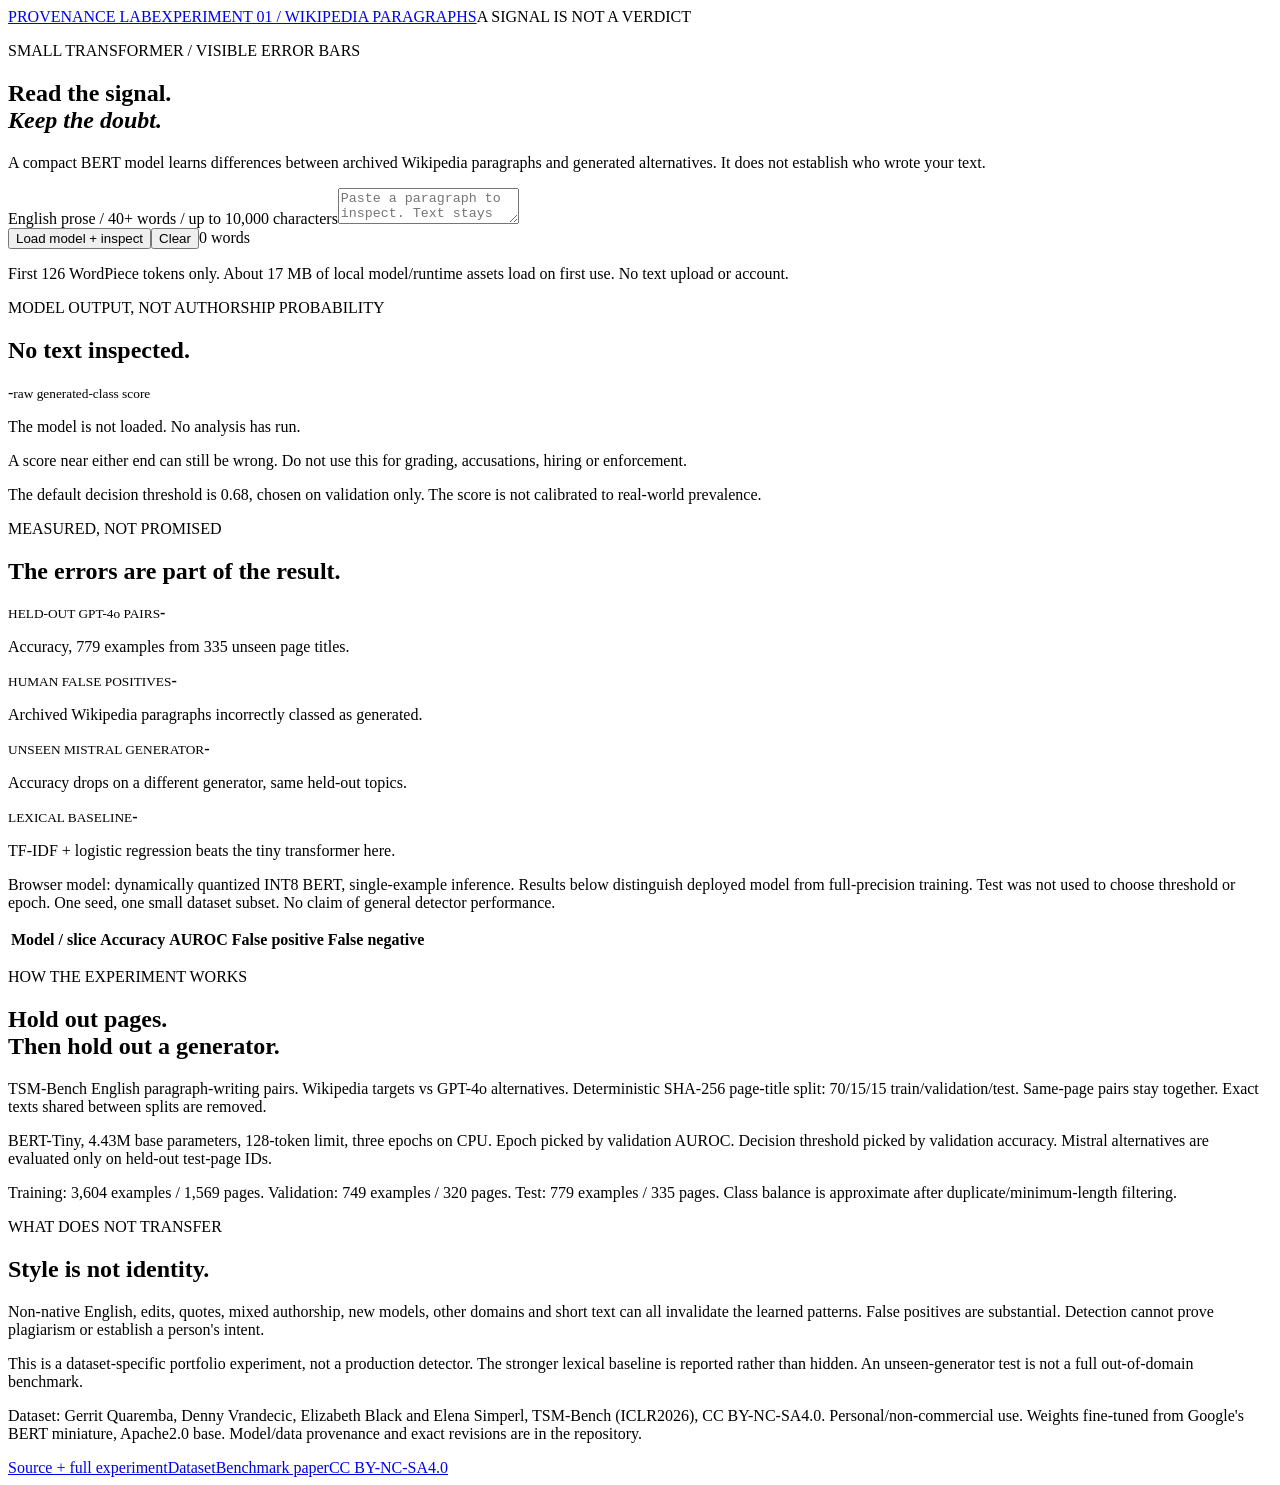
==== docs/index.html @ 7867d9f9 "Present a bounded classifier with visible false positives" ====
<!doctype html><html lang="en"><head><meta charset="utf-8"><meta name="viewport" content="width=device-width,initial-scale=1"><title>Provenance Lab - a detector with its limits showing</title><meta name="description" content="A small Wikipedia-vs-generated-text experiment, with grouped held-out evaluation, false positives and an unseen generator test. Not proof of authorship."><meta http-equiv="Content-Security-Policy" content="default-src 'self'; script-src 'self' 'wasm-unsafe-eval'; worker-src 'self'; style-src 'self'; connect-src 'self'; object-src 'none'; base-uri 'self'; form-action 'none'"><link rel="stylesheet" href="style.css"></head><body><header><a href="./" class="brand">PROVENANCE LAB<span>EXPERIMENT 01 / WIKIPEDIA PARAGRAPHS</span></a><span class="badge">A SIGNAL IS NOT A VERDICT</span></header><main><section class="intro"><p class="eyebrow">SMALL TRANSFORMER / VISIBLE ERROR BARS</p><h1>Read the signal.<br><em>Keep the doubt.</em></h1><p>A compact BERT model learns differences between archived Wikipedia paragraphs and generated alternatives. It does not establish who wrote your text.</p></section><section class="experiment"><div class="input"><label for="text">English prose / 40+ words / up to 10,000 characters</label><textarea id="text" maxlength="10000" placeholder="Paste a paragraph to inspect. Text stays in your browser."></textarea><div class="buttons"><button id="analyze">Load model + inspect</button><button id="reset">Clear</button><span id="count">0 words</span></div><p class="small">First 126 WordPiece tokens only. About 17 MB of local model/runtime assets load on first use. No text upload or account.</p></div><div class="output"><p class="eyebrow">MODEL OUTPUT, NOT AUTHORSHIP PROBABILITY</p><h2 id="verdict">No text inspected.</h2><div class="score"><span id="score">-</span><small>raw generated-class score</small></div><p id="status" role="status">The model is not loaded. No analysis has run.</p><p id="context">A score near either end can still be wrong. Do not use this for grading, accusations, hiring or enforcement.</p><p class="small">The default decision threshold is 0.68, chosen on validation only. The score is not calibrated to real-world prevalence.</p></div></section><section class="results"><p class="eyebrow">MEASURED, NOT PROMISED</p><h2>The errors are part of the result.</h2><div class="metrics"><article><small>HELD-OUT GPT-4o PAIRS</small><strong id="testAcc">-</strong><p>Accuracy, 779 examples from 335 unseen page titles.</p></article><article><small>HUMAN FALSE POSITIVES</small><strong id="fpr">-</strong><p>Archived Wikipedia paragraphs incorrectly classed as generated.</p></article><article><small>UNSEEN MISTRAL GENERATOR</small><strong id="oodAcc">-</strong><p>Accuracy drops on a different generator, same held-out topics.</p></article><article><small>LEXICAL BASELINE</small><strong id="baseAcc">-</strong><p>TF-IDF + logistic regression beats the tiny transformer here.</p></article></div><p class="small">Browser model: dynamically quantized INT8 BERT, single-example inference. Results below distinguish deployed model from full-precision training. Test was not used to choose threshold or epoch. One seed, one small dataset subset. No claim of general detector performance.</p><div class="table-wrap"><table><thead><tr><th>Model / slice</th><th>Accuracy</th><th>AUROC</th><th>False positive</th><th>False negative</th></tr></thead><tbody id="table"></tbody></table></div></section><section class="method"><article><p class="eyebrow">HOW THE EXPERIMENT WORKS</p><h2>Hold out pages.<br>Then hold out a generator.</h2><p>TSM-Bench English paragraph-writing pairs. Wikipedia targets vs GPT-4o alternatives. Deterministic SHA-256 page-title split: 70/15/15 train/validation/test. Same-page pairs stay together. Exact texts shared between splits are removed.</p><p>BERT-Tiny, 4.43M base parameters, 128-token limit, three epochs on CPU. Epoch picked by validation AUROC. Decision threshold picked by validation accuracy. Mistral alternatives are evaluated only on held-out test-page IDs.</p><p class="small">Training: 3,604 examples / 1,569 pages. Validation: 749 examples / 320 pages. Test: 779 examples / 335 pages. Class balance is approximate after duplicate/minimum-length filtering.</p></article><article><p class="eyebrow">WHAT DOES NOT TRANSFER</p><h2>Style is not identity.</h2><p>Non-native English, edits, quotes, mixed authorship, new models, other domains and short text can all invalidate the learned patterns. False positives are substantial. Detection cannot prove plagiarism or establish a person's intent.</p><p>This is a dataset-specific portfolio experiment, not a production detector. The stronger lexical baseline is reported rather than hidden. An unseen-generator test is not a full out-of-domain benchmark.</p><p class="small">Dataset: Gerrit Quaremba, Denny Vrandecic, Elizabeth Black and Elena Simperl, TSM-Bench (ICLR2026), CC BY-NC-SA4.0. Personal/non-commercial use. Weights fine-tuned from Google's BERT miniature, Apache2.0 base. Model/data provenance and exact revisions are in the repository.</p></article></section></main><footer><a id="source" href="https://github.com/Aditya2375">Source + full experiment</a><a href="https://huggingface.co/datasets/GerritQ/tsm_bench">Dataset</a><a href="https://openreview.net/forum?id=zimuL7ZmIi">Benchmark paper</a><a href="https://creativecommons.org/licenses/by-nc-sa/4.0/">CC BY-NC-SA4.0</a></footer><script type="module" src="app.js"></script></body></html>
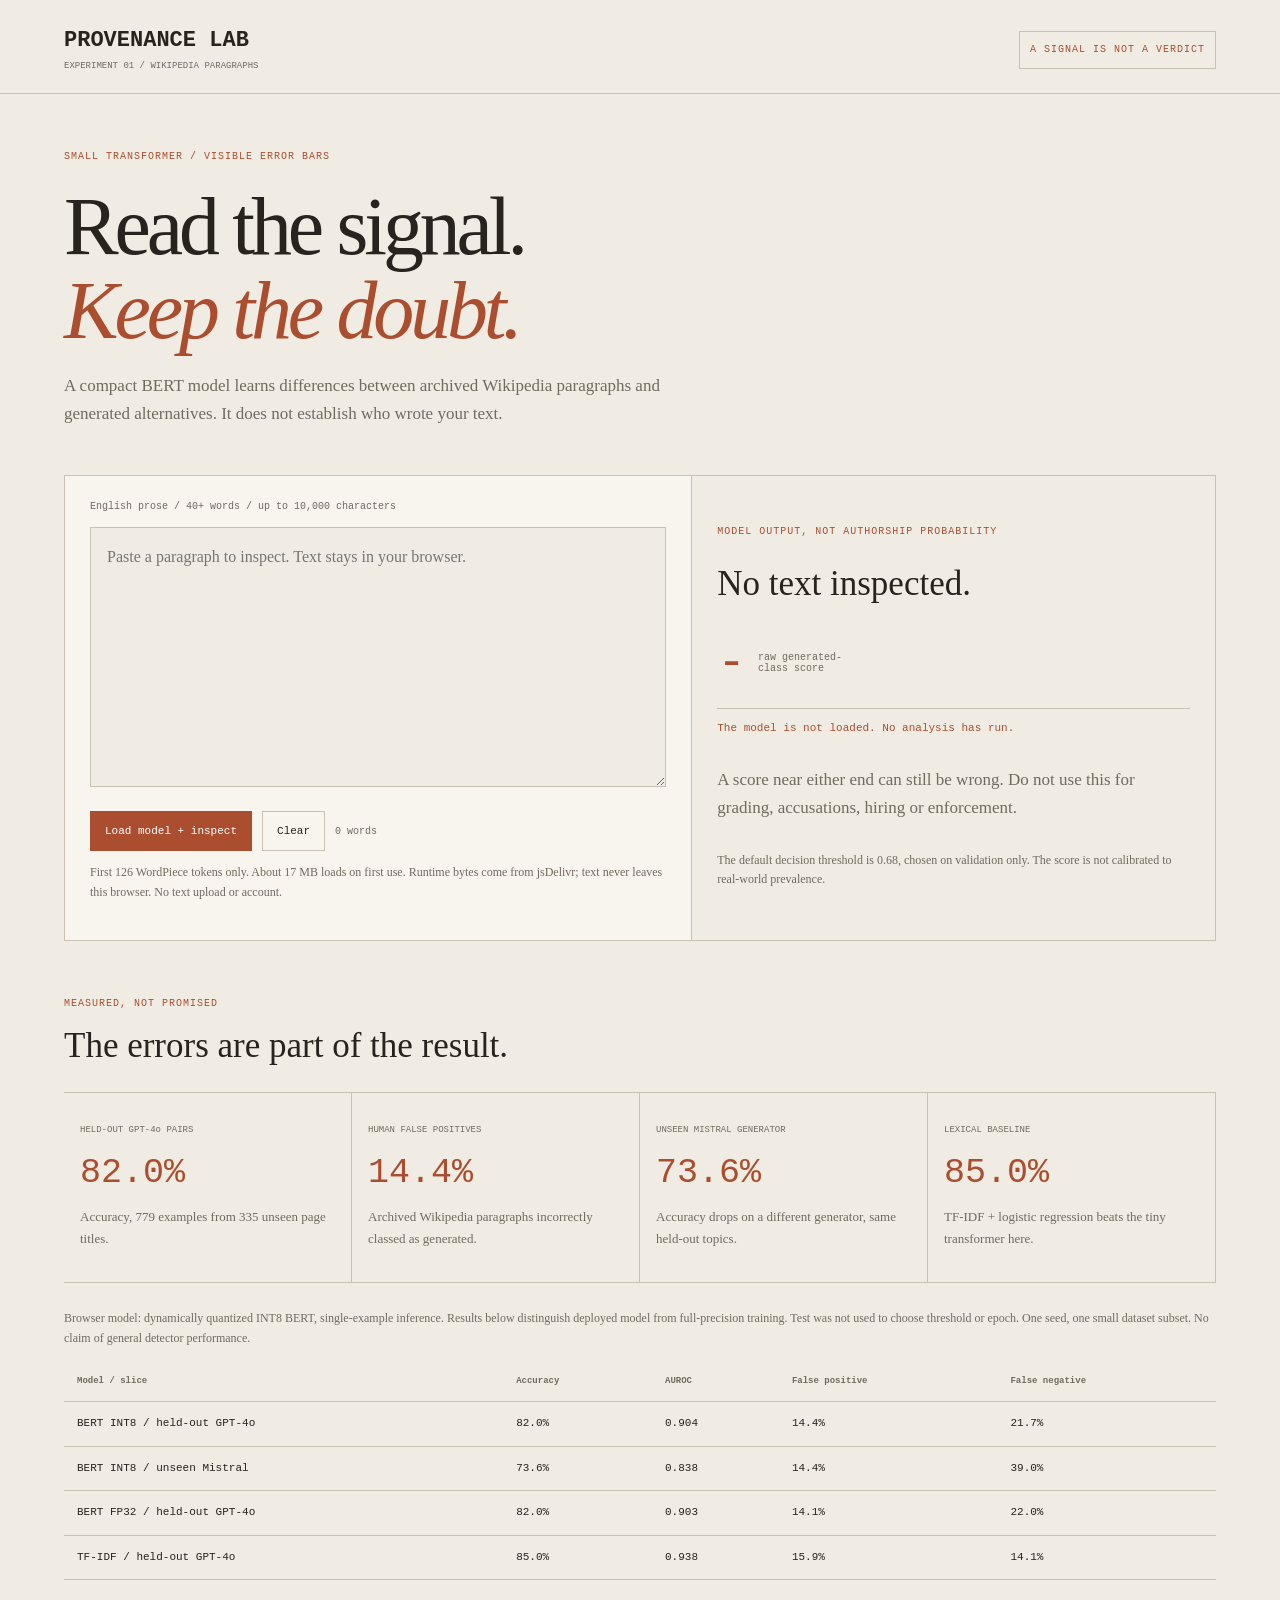
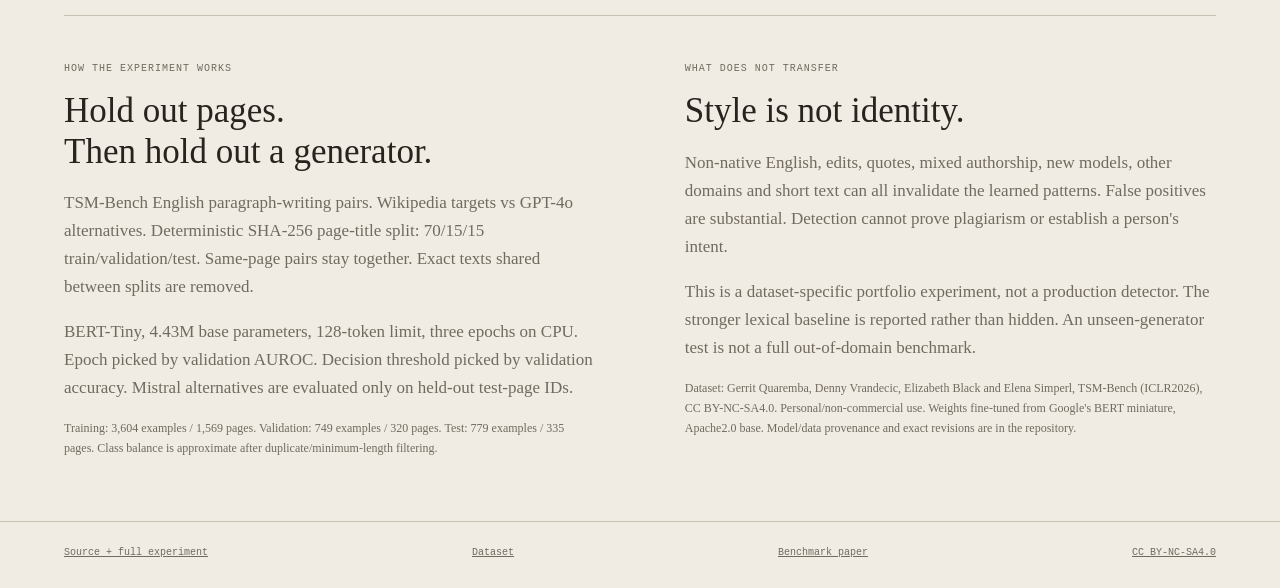
==== commit 92f6cd44: "Disclose runtime source and restrict network policy" ====
--- a/docs/index.html
+++ b/docs/index.html
@@ -1 +1 @@
-<!doctype html><html lang="en"><head><meta charset="utf-8"><meta name="viewport" content="width=device-width,initial-scale=1"><title>Provenance Lab - a detector with its limits showing</title><meta name="description" content="A small Wikipedia-vs-generated-text experiment, with grouped held-out evaluation, false positives and an unseen generator test. Not proof of authorship."><meta http-equiv="Content-Security-Policy" content="default-src 'self'; script-src 'self' 'wasm-unsafe-eval'; worker-src 'self'; style-src 'self'; connect-src 'self'; object-src 'none'; base-uri 'self'; form-action 'none'"><link rel="stylesheet" href="style.css"></head><body><header><a href="./" class="brand">PROVENANCE LAB<span>EXPERIMENT 01 / WIKIPEDIA PARAGRAPHS</span></a><span class="badge">A SIGNAL IS NOT A VERDICT</span></header><main><section class="intro"><p class="eyebrow">SMALL TRANSFORMER / VISIBLE ERROR BARS</p><h1>Read the signal.<br><em>Keep the doubt.</em></h1><p>A compact BERT model learns differences between archived Wikipedia paragraphs and generated alternatives. It does not establish who wrote your text.</p></section><section class="experiment"><div class="input"><label for="text">English prose / 40+ words / up to 10,000 characters</label><textarea id="text" maxlength="10000" placeholder="Paste a paragraph to inspect. Text stays in your browser."></textarea><div class="buttons"><button id="analyze">Load model + inspect</button><button id="reset">Clear</button><span id="count">0 words</span></div><p class="small">First 126 WordPiece tokens only. About 17 MB of local model/runtime assets load on first use. No text upload or account.</p></div><div class="output"><p class="eyebrow">MODEL OUTPUT, NOT AUTHORSHIP PROBABILITY</p><h2 id="verdict">No text inspected.</h2><div class="score"><span id="score">-</span><small>raw generated-class score</small></div><p id="status" role="status">The model is not loaded. No analysis has run.</p><p id="context">A score near either end can still be wrong. Do not use this for grading, accusations, hiring or enforcement.</p><p class="small">The default decision threshold is 0.68, chosen on validation only. The score is not calibrated to real-world prevalence.</p></div></section><section class="results"><p class="eyebrow">MEASURED, NOT PROMISED</p><h2>The errors are part of the result.</h2><div class="metrics"><article><small>HELD-OUT GPT-4o PAIRS</small><strong id="testAcc">-</strong><p>Accuracy, 779 examples from 335 unseen page titles.</p></article><article><small>HUMAN FALSE POSITIVES</small><strong id="fpr">-</strong><p>Archived Wikipedia paragraphs incorrectly classed as generated.</p></article><article><small>UNSEEN MISTRAL GENERATOR</small><strong id="oodAcc">-</strong><p>Accuracy drops on a different generator, same held-out topics.</p></article><article><small>LEXICAL BASELINE</small><strong id="baseAcc">-</strong><p>TF-IDF + logistic regression beats the tiny transformer here.</p></article></div><p class="small">Browser model: dynamically quantized INT8 BERT, single-example inference. Results below distinguish deployed model from full-precision training. Test was not used to choose threshold or epoch. One seed, one small dataset subset. No claim of general detector performance.</p><div class="table-wrap"><table><thead><tr><th>Model / slice</th><th>Accuracy</th><th>AUROC</th><th>False positive</th><th>False negative</th></tr></thead><tbody id="table"></tbody></table></div></section><section class="method"><article><p class="eyebrow">HOW THE EXPERIMENT WORKS</p><h2>Hold out pages.<br>Then hold out a generator.</h2><p>TSM-Bench English paragraph-writing pairs. Wikipedia targets vs GPT-4o alternatives. Deterministic SHA-256 page-title split: 70/15/15 train/validation/test. Same-page pairs stay together. Exact texts shared between splits are removed.</p><p>BERT-Tiny, 4.43M base parameters, 128-token limit, three epochs on CPU. Epoch picked by validation AUROC. Decision threshold picked by validation accuracy. Mistral alternatives are evaluated only on held-out test-page IDs.</p><p class="small">Training: 3,604 examples / 1,569 pages. Validation: 749 examples / 320 pages. Test: 779 examples / 335 pages. Class balance is approximate after duplicate/minimum-length filtering.</p></article><article><p class="eyebrow">WHAT DOES NOT TRANSFER</p><h2>Style is not identity.</h2><p>Non-native English, edits, quotes, mixed authorship, new models, other domains and short text can all invalidate the learned patterns. False positives are substantial. Detection cannot prove plagiarism or establish a person's intent.</p><p>This is a dataset-specific portfolio experiment, not a production detector. The stronger lexical baseline is reported rather than hidden. An unseen-generator test is not a full out-of-domain benchmark.</p><p class="small">Dataset: Gerrit Quaremba, Denny Vrandecic, Elizabeth Black and Elena Simperl, TSM-Bench (ICLR2026), CC BY-NC-SA4.0. Personal/non-commercial use. Weights fine-tuned from Google's BERT miniature, Apache2.0 base. Model/data provenance and exact revisions are in the repository.</p></article></section></main><footer><a id="source" href="https://github.com/Aditya2375">Source + full experiment</a><a href="https://huggingface.co/datasets/GerritQ/tsm_bench">Dataset</a><a href="https://openreview.net/forum?id=zimuL7ZmIi">Benchmark paper</a><a href="https://creativecommons.org/licenses/by-nc-sa/4.0/">CC BY-NC-SA4.0</a></footer><script type="module" src="app.js"></script></body></html>
+<!doctype html><html lang="en"><head><meta charset="utf-8"><meta name="viewport" content="width=device-width,initial-scale=1"><title>Provenance Lab - a detector with its limits showing</title><meta name="description" content="A small Wikipedia-vs-generated-text experiment, with grouped held-out evaluation, false positives and an unseen generator test. Not proof of authorship."><meta http-equiv="Content-Security-Policy" content="default-src 'self'; script-src 'self' 'wasm-unsafe-eval'; worker-src 'self'; style-src 'self'; connect-src 'self' https://cdn.jsdelivr.net; object-src 'none'; base-uri 'self'; form-action 'none'"><meta name="theme-color" content="#f5f2ea"><meta property="og:title" content="Provenance Lab"><meta property="og:description" content="A small text classifier with its errors visible. Not proof of authorship."><meta property="og:type" content="website"><link rel="icon" href="icon.svg"><link rel="stylesheet" href="style.css"></head><body><header><a href="./" class="brand">PROVENANCE LAB<span>EXPERIMENT 01 / WIKIPEDIA PARAGRAPHS</span></a><span class="badge">A SIGNAL IS NOT A VERDICT</span></header><main><section class="intro"><p class="eyebrow">SMALL TRANSFORMER / VISIBLE ERROR BARS</p><h1>Read the signal.<br><em>Keep the doubt.</em></h1><p>A compact BERT model learns differences between archived Wikipedia paragraphs and generated alternatives. It does not establish who wrote your text.</p></section><section class="experiment"><div class="input"><label for="text">English prose / 40+ words / up to 10,000 characters</label><textarea id="text" maxlength="10000" placeholder="Paste a paragraph to inspect. Text stays in your browser."></textarea><div class="buttons"><button id="analyze">Load model + inspect</button><button id="reset">Clear</button><span id="count">0 words</span></div><p class="small">First 126 WordPiece tokens only. About 17 MB loads on first use. Runtime bytes come from jsDelivr; text never leaves this browser. No text upload or account.</p></div><div class="output"><p class="eyebrow">MODEL OUTPUT, NOT AUTHORSHIP PROBABILITY</p><h2 id="verdict">No text inspected.</h2><div class="score"><span id="score">-</span><small>raw generated-class score</small></div><p id="status" role="status">The model is not loaded. No analysis has run.</p><p id="context">A score near either end can still be wrong. Do not use this for grading, accusations, hiring or enforcement.</p><p class="small">The default decision threshold is 0.68, chosen on validation only. The score is not calibrated to real-world prevalence.</p></div></section><section class="results"><p class="eyebrow">MEASURED, NOT PROMISED</p><h2>The errors are part of the result.</h2><div class="metrics"><article><small>HELD-OUT GPT-4o PAIRS</small><strong id="testAcc">-</strong><p>Accuracy, 779 examples from 335 unseen page titles.</p></article><article><small>HUMAN FALSE POSITIVES</small><strong id="fpr">-</strong><p>Archived Wikipedia paragraphs incorrectly classed as generated.</p></article><article><small>UNSEEN MISTRAL GENERATOR</small><strong id="oodAcc">-</strong><p>Accuracy drops on a different generator, same held-out topics.</p></article><article><small>LEXICAL BASELINE</small><strong id="baseAcc">-</strong><p>TF-IDF + logistic regression beats the tiny transformer here.</p></article></div><p class="small">Browser model: dynamically quantized INT8 BERT, single-example inference. Results below distinguish deployed model from full-precision training. Test was not used to choose threshold or epoch. One seed, one small dataset subset. No claim of general detector performance.</p><div class="table-wrap"><table><thead><tr><th>Model / slice</th><th>Accuracy</th><th>AUROC</th><th>False positive</th><th>False negative</th></tr></thead><tbody id="table"></tbody></table></div></section><section class="method"><article><p class="eyebrow">HOW THE EXPERIMENT WORKS</p><h2>Hold out pages.<br>Then hold out a generator.</h2><p>TSM-Bench English paragraph-writing pairs. Wikipedia targets vs GPT-4o alternatives. Deterministic SHA-256 page-title split: 70/15/15 train/validation/test. Same-page pairs stay together. Exact texts shared between splits are removed.</p><p>BERT-Tiny, 4.43M base parameters, 128-token limit, three epochs on CPU. Epoch picked by validation AUROC. Decision threshold picked by validation accuracy. Mistral alternatives are evaluated only on held-out test-page IDs.</p><p class="small">Training: 3,604 examples / 1,569 pages. Validation: 749 examples / 320 pages. Test: 779 examples / 335 pages. Class balance is approximate after duplicate/minimum-length filtering.</p></article><article><p class="eyebrow">WHAT DOES NOT TRANSFER</p><h2>Style is not identity.</h2><p>Non-native English, edits, quotes, mixed authorship, new models, other domains and short text can all invalidate the learned patterns. False positives are substantial. Detection cannot prove plagiarism or establish a person's intent.</p><p>This is a dataset-specific portfolio experiment, not a production detector. The stronger lexical baseline is reported rather than hidden. An unseen-generator test is not a full out-of-domain benchmark.</p><p class="small">Dataset: Gerrit Quaremba, Denny Vrandecic, Elizabeth Black and Elena Simperl, TSM-Bench (ICLR2026), CC BY-NC-SA4.0. Personal/non-commercial use. Weights fine-tuned from Google's BERT miniature, Apache2.0 base. Model/data provenance and exact revisions are in the repository.</p></article></section></main><footer><a id="source" href="https://github.com/Aditya2375/provenance-lab">Source + full experiment</a><a href="https://huggingface.co/datasets/GerritQ/tsm_bench">Dataset</a><a href="https://openreview.net/forum?id=zimuL7ZmIi">Benchmark paper</a><a href="https://creativecommons.org/licenses/by-nc-sa/4.0/">CC BY-NC-SA4.0</a></footer><script type="module" src="app.js"></script></body></html>
--- a/docs/style.css
+++ b/docs/style.css
@@ -0,0 +1 @@
+:root{--bg:#f0ece3;--ink:#27231e;--muted:#716a5f;--line:#c9c1b2;--orange:#ab4e2f;--mono:ui-monospace,Consolas,monospace}*{box-sizing:border-box}body{margin:0;background:var(--bg);color:var(--ink);font:17px/1.65 Georgia,serif}header,main,footer{max-width:1400px;margin:auto;padding-left:5vw;padding-right:5vw}header{display:flex;justify-content:space-between;align-items:center;gap:20px;padding-top:28px;padding-bottom:22px;border-bottom:1px solid var(--line)}a{color:inherit}.brand{text-decoration:none;font:700 22px var(--mono)}.brand span{display:block;font:9px var(--mono);margin-top:8px;color:var(--muted)}.badge,.eyebrow{font:10px/1.6 var(--mono);letter-spacing:.1em;color:var(--orange)}.badge{border:1px solid var(--line);padding:10px}.intro{padding:45px 0 30px;max-width:850px}.intro h1{font-size:clamp(50px,6.4vw,88px);line-height:1.02;font-weight:400;letter-spacing:-.05em;margin:20px 0}.intro em{color:var(--orange);font-weight:400}.intro>p:last-child{max-width:620px;color:var(--muted)}.experiment{display:grid;grid-template-columns:1.2fr 1fr;border:1px solid var(--line)}.input,.output{padding:25px}.input{background:#f8f5ee;border-right:1px solid var(--line)}label{display:block;font:10px var(--mono);color:var(--muted)}textarea{width:100%;min-height:260px;resize:vertical;margin:15px 0;border:1px solid var(--line);padding:16px;background:var(--bg);color:var(--ink);font:16px/1.6 Georgia,serif}button{font:11px var(--mono);padding:10px 14px;min-height:40px;background:transparent;color:var(--ink);border:1px solid var(--line);cursor:pointer}button:hover{border-color:var(--orange)}button:disabled{opacity:.5;cursor:default}#analyze{background:var(--orange);color:#fff;border-color:var(--orange)}.buttons{display:flex;gap:10px;align-items:center;flex-wrap:wrap}#count{font:10px var(--mono);color:var(--muted)}.small{font-size:12px;color:var(--muted)}.output{display:flex;flex-direction:column;justify-content:center}h2{font-weight:400;font-size:35px;line-height:1.15;margin:14px 0}.score{display:flex;gap:12px;align-items:center;padding:18px 0;border-bottom:1px solid var(--line)}.score span{font:48px var(--mono);color:var(--orange)}.score small{font:10px var(--mono);color:var(--muted);max-width:110px}#status{font:11px/1.6 var(--mono);color:var(--orange)}#context{color:var(--muted)}.results{padding:45px 0 35px}.metrics{display:grid;grid-template-columns:repeat(4,minmax(0,1fr));border-top:1px solid var(--line);border-bottom:1px solid var(--line);margin:26px 0}.metrics article{padding:20px 16px;border-right:1px solid var(--line)}.metrics small{font:9px var(--mono);color:var(--muted)}.metrics strong{font:35px var(--mono);display:block;margin:12px 0;color:var(--orange)}.metrics p{font-size:13px;color:var(--muted)}.table-wrap{overflow:auto}table{width:100%;border-collapse:collapse;text-align:left;white-space:nowrap;font:11px/1.6 var(--mono)}th,td{padding:13px;border-bottom:1px solid var(--line)}th{font-size:9px;color:var(--muted)}.method{display:grid;grid-template-columns:1fr 1fr;gap:7vw;border-top:1px solid var(--line);padding:35px 0 50px}.method p{color:var(--muted)}footer{display:flex;justify-content:space-between;gap:20px;flex-wrap:wrap;border-top:1px solid var(--line);padding-top:25px;padding-bottom:30px;font:10px var(--mono);color:var(--muted)}:focus-visible{outline:2px solid var(--orange);outline-offset:4px}@media(max-width:700px){header{padding-top:18px}.brand{font-size:18px}.brand span{font-size:8px;max-width:185px}.badge{font-size:8px;max-width:110px}.intro{padding-top:30px}.intro h1{font-size:54px}.experiment{grid-template-columns:1fr}.input,.output{padding:19px}.input{border-right:0;border-bottom:1px solid var(--line)}.metrics{grid-template-columns:1fr 1fr}.metrics article{padding:15px;border-bottom:1px solid var(--line)}.metrics strong{font-size:29px}.method{grid-template-columns:1fr;gap:25px}textarea{min-height:230px}.score span{font-size:42px}}
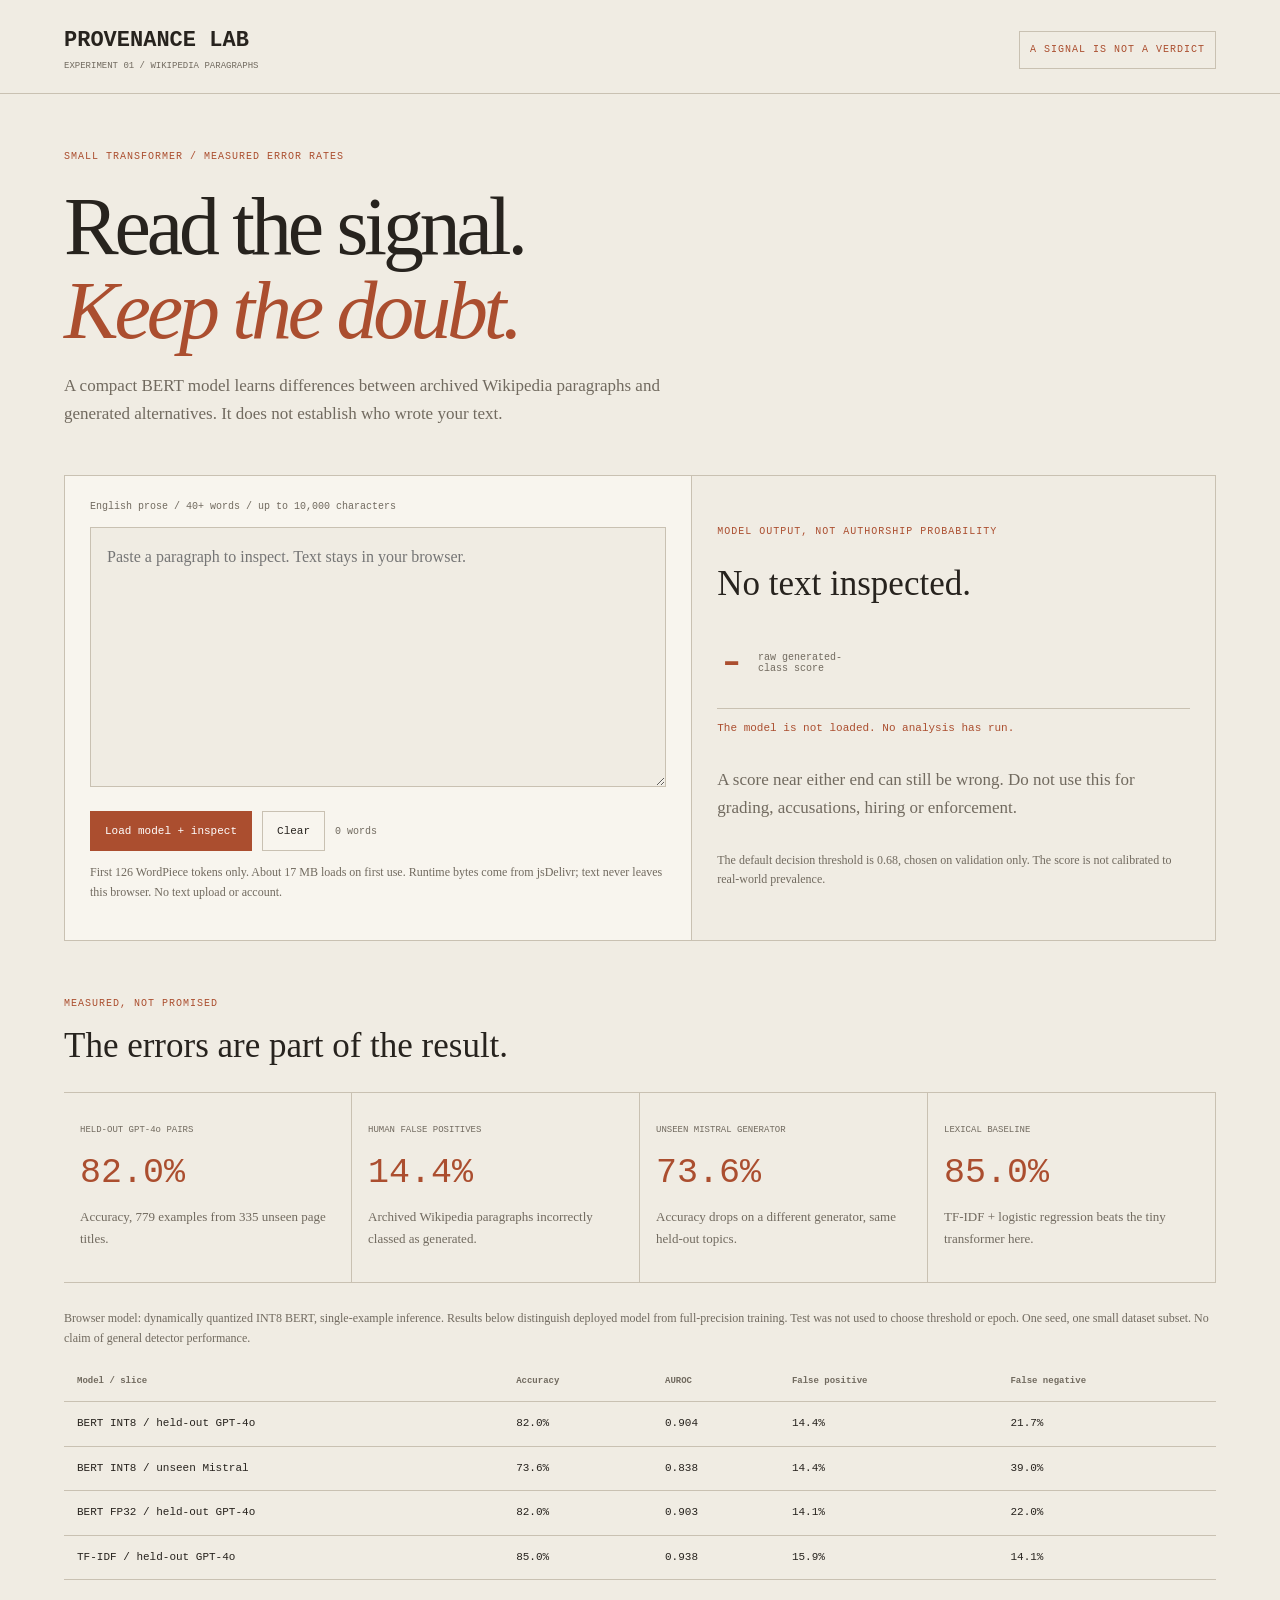
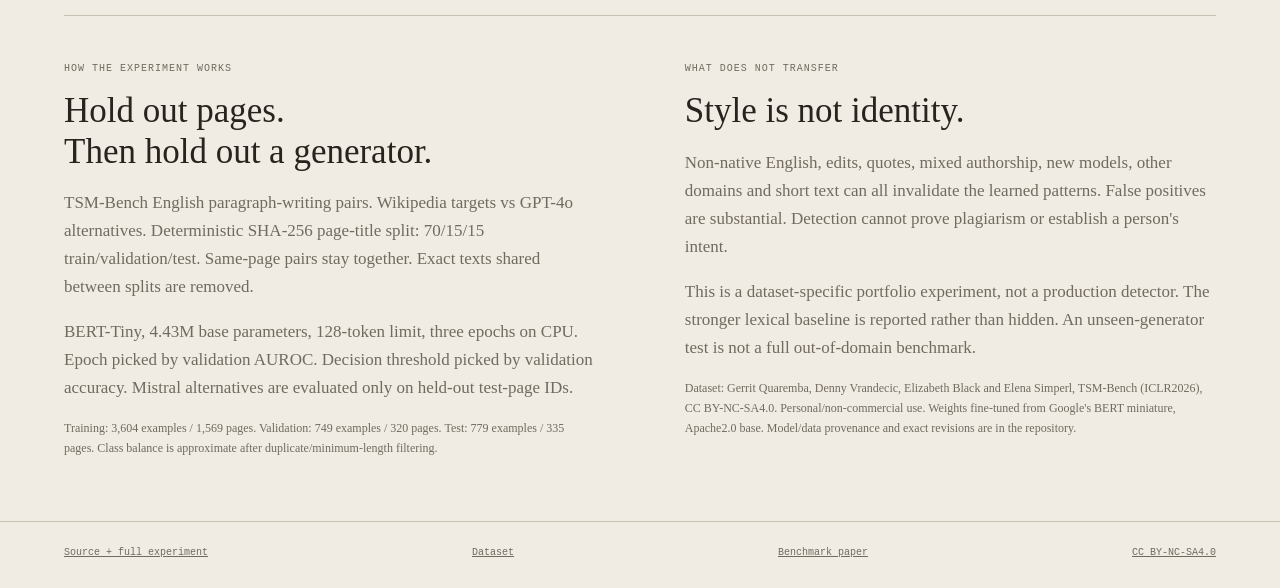
==== commit 1dea2584: "Describe measured rates without implying uncertainty intervals" ====
--- a/docs/index.html
+++ b/docs/index.html
@@ -1 +1 @@
-<!doctype html><html lang="en"><head><meta charset="utf-8"><meta name="viewport" content="width=device-width,initial-scale=1"><title>Provenance Lab - a detector with its limits showing</title><meta name="description" content="A small Wikipedia-vs-generated-text experiment, with grouped held-out evaluation, false positives and an unseen generator test. Not proof of authorship."><meta http-equiv="Content-Security-Policy" content="default-src 'self'; script-src 'self' 'wasm-unsafe-eval'; worker-src 'self'; style-src 'self'; connect-src 'self' https://cdn.jsdelivr.net; object-src 'none'; base-uri 'self'; form-action 'none'"><meta name="theme-color" content="#f5f2ea"><meta property="og:title" content="Provenance Lab"><meta property="og:description" content="A small text classifier with its errors visible. Not proof of authorship."><meta property="og:type" content="website"><link rel="icon" href="icon.svg"><link rel="stylesheet" href="style.css"></head><body><header><a href="./" class="brand">PROVENANCE LAB<span>EXPERIMENT 01 / WIKIPEDIA PARAGRAPHS</span></a><span class="badge">A SIGNAL IS NOT A VERDICT</span></header><main><section class="intro"><p class="eyebrow">SMALL TRANSFORMER / VISIBLE ERROR BARS</p><h1>Read the signal.<br><em>Keep the doubt.</em></h1><p>A compact BERT model learns differences between archived Wikipedia paragraphs and generated alternatives. It does not establish who wrote your text.</p></section><section class="experiment"><div class="input"><label for="text">English prose / 40+ words / up to 10,000 characters</label><textarea id="text" maxlength="10000" placeholder="Paste a paragraph to inspect. Text stays in your browser."></textarea><div class="buttons"><button id="analyze">Load model + inspect</button><button id="reset">Clear</button><span id="count">0 words</span></div><p class="small">First 126 WordPiece tokens only. About 17 MB loads on first use. Runtime bytes come from jsDelivr; text never leaves this browser. No text upload or account.</p></div><div class="output"><p class="eyebrow">MODEL OUTPUT, NOT AUTHORSHIP PROBABILITY</p><h2 id="verdict">No text inspected.</h2><div class="score"><span id="score">-</span><small>raw generated-class score</small></div><p id="status" role="status">The model is not loaded. No analysis has run.</p><p id="context">A score near either end can still be wrong. Do not use this for grading, accusations, hiring or enforcement.</p><p class="small">The default decision threshold is 0.68, chosen on validation only. The score is not calibrated to real-world prevalence.</p></div></section><section class="results"><p class="eyebrow">MEASURED, NOT PROMISED</p><h2>The errors are part of the result.</h2><div class="metrics"><article><small>HELD-OUT GPT-4o PAIRS</small><strong id="testAcc">-</strong><p>Accuracy, 779 examples from 335 unseen page titles.</p></article><article><small>HUMAN FALSE POSITIVES</small><strong id="fpr">-</strong><p>Archived Wikipedia paragraphs incorrectly classed as generated.</p></article><article><small>UNSEEN MISTRAL GENERATOR</small><strong id="oodAcc">-</strong><p>Accuracy drops on a different generator, same held-out topics.</p></article><article><small>LEXICAL BASELINE</small><strong id="baseAcc">-</strong><p>TF-IDF + logistic regression beats the tiny transformer here.</p></article></div><p class="small">Browser model: dynamically quantized INT8 BERT, single-example inference. Results below distinguish deployed model from full-precision training. Test was not used to choose threshold or epoch. One seed, one small dataset subset. No claim of general detector performance.</p><div class="table-wrap"><table><thead><tr><th>Model / slice</th><th>Accuracy</th><th>AUROC</th><th>False positive</th><th>False negative</th></tr></thead><tbody id="table"></tbody></table></div></section><section class="method"><article><p class="eyebrow">HOW THE EXPERIMENT WORKS</p><h2>Hold out pages.<br>Then hold out a generator.</h2><p>TSM-Bench English paragraph-writing pairs. Wikipedia targets vs GPT-4o alternatives. Deterministic SHA-256 page-title split: 70/15/15 train/validation/test. Same-page pairs stay together. Exact texts shared between splits are removed.</p><p>BERT-Tiny, 4.43M base parameters, 128-token limit, three epochs on CPU. Epoch picked by validation AUROC. Decision threshold picked by validation accuracy. Mistral alternatives are evaluated only on held-out test-page IDs.</p><p class="small">Training: 3,604 examples / 1,569 pages. Validation: 749 examples / 320 pages. Test: 779 examples / 335 pages. Class balance is approximate after duplicate/minimum-length filtering.</p></article><article><p class="eyebrow">WHAT DOES NOT TRANSFER</p><h2>Style is not identity.</h2><p>Non-native English, edits, quotes, mixed authorship, new models, other domains and short text can all invalidate the learned patterns. False positives are substantial. Detection cannot prove plagiarism or establish a person's intent.</p><p>This is a dataset-specific portfolio experiment, not a production detector. The stronger lexical baseline is reported rather than hidden. An unseen-generator test is not a full out-of-domain benchmark.</p><p class="small">Dataset: Gerrit Quaremba, Denny Vrandecic, Elizabeth Black and Elena Simperl, TSM-Bench (ICLR2026), CC BY-NC-SA4.0. Personal/non-commercial use. Weights fine-tuned from Google's BERT miniature, Apache2.0 base. Model/data provenance and exact revisions are in the repository.</p></article></section></main><footer><a id="source" href="https://github.com/Aditya2375/provenance-lab">Source + full experiment</a><a href="https://huggingface.co/datasets/GerritQ/tsm_bench">Dataset</a><a href="https://openreview.net/forum?id=zimuL7ZmIi">Benchmark paper</a><a href="https://creativecommons.org/licenses/by-nc-sa/4.0/">CC BY-NC-SA4.0</a></footer><script type="module" src="app.js"></script></body></html>
+<!doctype html><html lang="en"><head><meta charset="utf-8"><meta name="viewport" content="width=device-width,initial-scale=1"><title>Provenance Lab - a detector with its limits showing</title><meta name="description" content="A small Wikipedia-vs-generated-text experiment, with grouped held-out evaluation, false positives and an unseen generator test. Not proof of authorship."><meta http-equiv="Content-Security-Policy" content="default-src 'self'; script-src 'self' 'wasm-unsafe-eval'; worker-src 'self'; style-src 'self'; connect-src 'self' https://cdn.jsdelivr.net; object-src 'none'; base-uri 'self'; form-action 'none'"><link rel="canonical" href="https://aditya2375.github.io/provenance-lab/"><meta property="og:url" content="https://aditya2375.github.io/provenance-lab/"><meta name="theme-color" content="#f5f2ea"><meta property="og:title" content="Provenance Lab"><meta property="og:description" content="A small text classifier with its errors visible. Not proof of authorship."><meta property="og:type" content="website"><link rel="icon" href="icon.svg"><link rel="stylesheet" href="style.css"></head><body><header><a href="./" class="brand">PROVENANCE LAB<span>EXPERIMENT 01 / WIKIPEDIA PARAGRAPHS</span></a><span class="badge">A SIGNAL IS NOT A VERDICT</span></header><main><section class="intro"><p class="eyebrow">SMALL TRANSFORMER / MEASURED ERROR RATES</p><h1>Read the signal.<br><em>Keep the doubt.</em></h1><p>A compact BERT model learns differences between archived Wikipedia paragraphs and generated alternatives. It does not establish who wrote your text.</p></section><section class="experiment"><div class="input"><label for="text">English prose / 40+ words / up to 10,000 characters</label><textarea id="text" maxlength="10000" placeholder="Paste a paragraph to inspect. Text stays in your browser."></textarea><div class="buttons"><button id="analyze">Load model + inspect</button><button id="reset">Clear</button><span id="count">0 words</span></div><p class="small">First 126 WordPiece tokens only. About 17 MB loads on first use. Runtime bytes come from jsDelivr; text never leaves this browser. No text upload or account.</p></div><div class="output"><p class="eyebrow">MODEL OUTPUT, NOT AUTHORSHIP PROBABILITY</p><h2 id="verdict">No text inspected.</h2><div class="score"><span id="score">-</span><small>raw generated-class score</small></div><p id="status" role="status">The model is not loaded. No analysis has run.</p><p id="context">A score near either end can still be wrong. Do not use this for grading, accusations, hiring or enforcement.</p><p class="small">The default decision threshold is 0.68, chosen on validation only. The score is not calibrated to real-world prevalence.</p></div></section><section class="results"><p class="eyebrow">MEASURED, NOT PROMISED</p><h2>The errors are part of the result.</h2><div class="metrics"><article><small>HELD-OUT GPT-4o PAIRS</small><strong id="testAcc">-</strong><p>Accuracy, 779 examples from 335 unseen page titles.</p></article><article><small>HUMAN FALSE POSITIVES</small><strong id="fpr">-</strong><p>Archived Wikipedia paragraphs incorrectly classed as generated.</p></article><article><small>UNSEEN MISTRAL GENERATOR</small><strong id="oodAcc">-</strong><p>Accuracy drops on a different generator, same held-out topics.</p></article><article><small>LEXICAL BASELINE</small><strong id="baseAcc">-</strong><p>TF-IDF + logistic regression beats the tiny transformer here.</p></article></div><p class="small">Browser model: dynamically quantized INT8 BERT, single-example inference. Results below distinguish deployed model from full-precision training. Test was not used to choose threshold or epoch. One seed, one small dataset subset. No claim of general detector performance.</p><div class="table-wrap"><table><thead><tr><th>Model / slice</th><th>Accuracy</th><th>AUROC</th><th>False positive</th><th>False negative</th></tr></thead><tbody id="table"></tbody></table></div></section><section class="method"><article><p class="eyebrow">HOW THE EXPERIMENT WORKS</p><h2>Hold out pages.<br>Then hold out a generator.</h2><p>TSM-Bench English paragraph-writing pairs. Wikipedia targets vs GPT-4o alternatives. Deterministic SHA-256 page-title split: 70/15/15 train/validation/test. Same-page pairs stay together. Exact texts shared between splits are removed.</p><p>BERT-Tiny, 4.43M base parameters, 128-token limit, three epochs on CPU. Epoch picked by validation AUROC. Decision threshold picked by validation accuracy. Mistral alternatives are evaluated only on held-out test-page IDs.</p><p class="small">Training: 3,604 examples / 1,569 pages. Validation: 749 examples / 320 pages. Test: 779 examples / 335 pages. Class balance is approximate after duplicate/minimum-length filtering.</p></article><article><p class="eyebrow">WHAT DOES NOT TRANSFER</p><h2>Style is not identity.</h2><p>Non-native English, edits, quotes, mixed authorship, new models, other domains and short text can all invalidate the learned patterns. False positives are substantial. Detection cannot prove plagiarism or establish a person's intent.</p><p>This is a dataset-specific portfolio experiment, not a production detector. The stronger lexical baseline is reported rather than hidden. An unseen-generator test is not a full out-of-domain benchmark.</p><p class="small">Dataset: Gerrit Quaremba, Denny Vrandecic, Elizabeth Black and Elena Simperl, TSM-Bench (ICLR2026), CC BY-NC-SA4.0. Personal/non-commercial use. Weights fine-tuned from Google's BERT miniature, Apache2.0 base. Model/data provenance and exact revisions are in the repository.</p></article></section></main><footer><a id="source" href="https://github.com/Aditya2375/provenance-lab">Source + full experiment</a><a href="https://huggingface.co/datasets/GerritQ/tsm_bench">Dataset</a><a href="https://openreview.net/forum?id=zimuL7ZmIi">Benchmark paper</a><a href="https://creativecommons.org/licenses/by-nc-sa/4.0/">CC BY-NC-SA4.0</a></footer><script type="module" src="app.js"></script></body></html>
